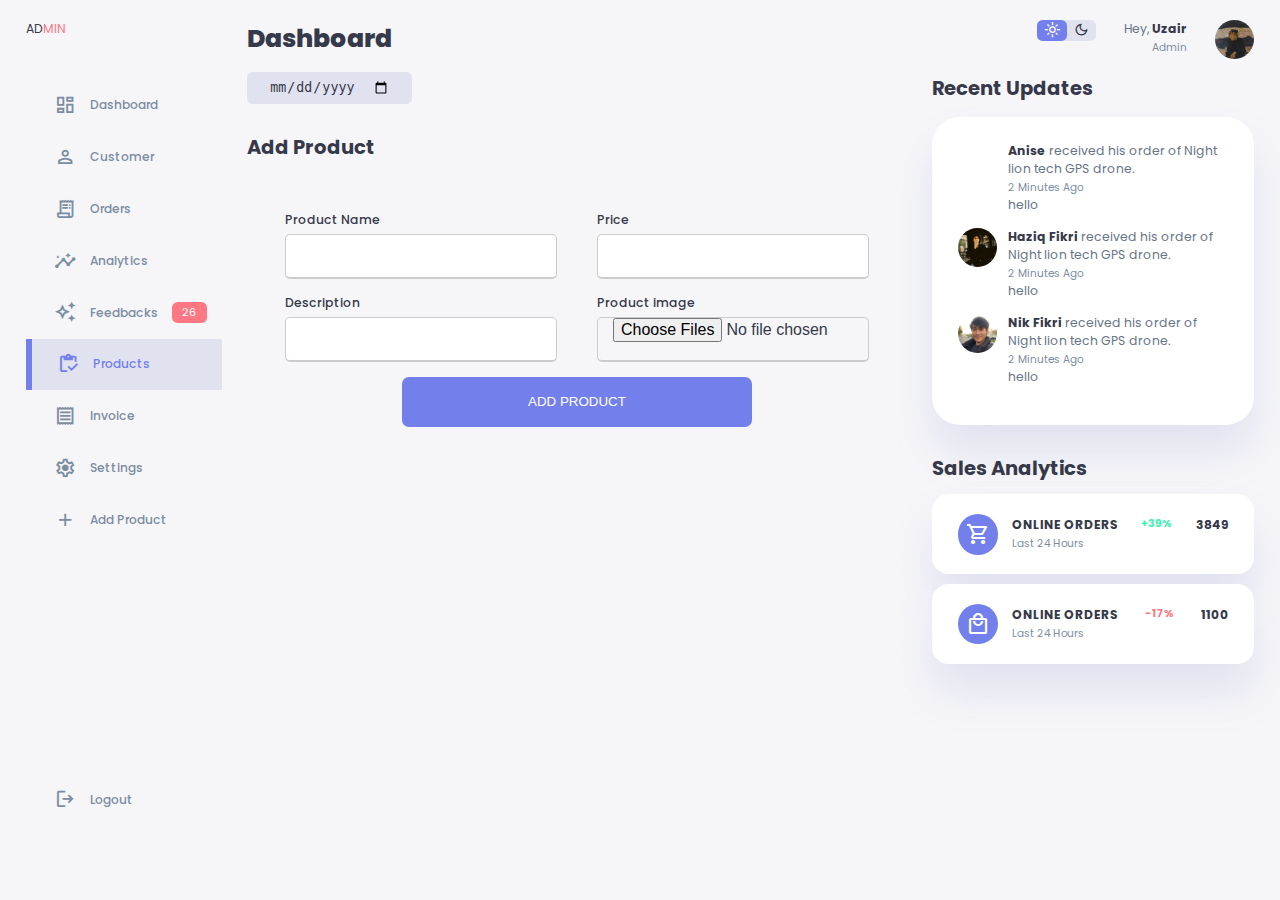
==== addProduct.html @ 69f64fb0 "Initial Commit" ====
<!DOCTYPE html>
<!--[if lt IE 7]>      <html class="no-js lt-ie9 lt-ie8 lt-ie7"> <![endif]-->
<!--[if IE 7]>         <html class="no-js lt-ie9 lt-ie8"> <![endif]-->
<!--[if IE 8]>         <html class="no-js lt-ie9"> <![endif]-->
<!--[if gt IE 8]>      <html class="no-js"> <!--<![endif]-->
<html>
  <head>
    <meta charset="utf-8" />
    <meta http-equiv="X-UA-Compatible" content="IE=edge" />
    <title>Dashboard</title>
    <link
      rel="stylesheet"
      href="https://fonts.googleapis.com/css2?family=Material+Symbols+Outlined:opsz,wght,FILL,GRAD@48,400,0,0"
    />
    <meta name="description" content="" />
    <meta name="viewport" content="width=device-width, initial-scale=1" />
    <link rel="stylesheet" href="style.css" />
  </head>
  <body>
    <div class="container">
      <aside>
        <div class="top">
          <div class="logo">
            <!-- <img src=".images/logo.png" alt="logo" /> -->
            <h2">AD<span class="danger">MIN</span></h2>
          </div>
          <div class="close" id="close-btn">
            <span class="material-symbols-outlined">close</span>
          </div>
        </div>

        <div class="sidebar">
          <a href="index.html">
            <span class="material-symbols-outlined">dashboard</span>
            <h3>Dashboard</h3>
          </a>
          <a href="customer.html">
            <span class="material-symbols-outlined">person</span>
            <h3>Customer</h3>
          </a>
          <a href="order.html">
            <span class="material-symbols-outlined">receipt_long</span>
            <h3>Orders</h3>
          </a>
          <a href="analytics.html">
            <span class="material-symbols-outlined">insights</span>
            <h3>Analytics</h3>
          </a>
          <a href="feedback.html">
            <span class="material-symbols-outlined">auto_awesome</span>
            <h3>Feedbacks</h3>
            <span class="message-count">26</span>
          </a>
          <a href="product.html" class="active">
            <span class="material-symbols-outlined">inventory</span>
            <h3>Products</h3>
          </a>
          <a href="invoice.html">
            <span class="material-symbols-outlined">receipt</span>
            <h3>Invoice</h3>
          </a>
          <a href="setting.html">
            <span class="material-symbols-outlined">settings</span>
            <h3>Settings</h3>
          </a>
          <a href="addProduct.html">
            <span class="material-symbols-outlined">add</span>
            <h3>Add Product</h3>
          </a>
          <a href="login.html">
            <span class="material-symbols-outlined">logout</span>
            <h3>Logout</h3>
          </a>
        </div>
      </aside>

      <main>
        <h1>Dashboard</h1>

        <div class="date">
            <input type="date">
        </div>

        <div class="recent-table-list">
            <h2>Add Product</h2>
            <div class="accountDetails">
                <div class="acc-detail">
                    <form action="#">
                        <div class="user-details">
                        <div class="input-box">
                            <span class="details">Product Name</span>
                            <input type="text" name="ptName" required />
                        </div>
                        <div class="input-box">
                            <span class="details">Price</span>
                            <input type="text" name="ptPrice" required />
                        </div>
                        <div class="input-box">
                            <span class="details">Description</span>
                            <input type="type" name="ptSales" />
                        </div>
                        <div class="input-box">
                            <span class="details">Product image</span>
                            <input type="file" name="ptimg" multiple />
                        </div>
                            <button type="submit">
                            ADD PRODUCT
                        </button>
                        </div>
                    </form>
                </div>
            </div>
        </div>
      </main>

      <div class="right">
        <div class="top">
            <button id="menu-btn">
                <span class="material-symbols-outlined">menu</span>
            </button>
            <div class="theme-toggler">
                <span class="material-symbols-outlined active">light_mode</span>
                <span class="material-symbols-outlined">dark_mode</span>
            </div>
            <div class="profile">
                <div class="info">
                    <p>Hey, <b>Uzair</b></p>
                    <small class="text-muted">Admin</small>
                </div>
                <div class="profile-photo">
                    <img src="images/uzair.jpg" alt="">
                </div>
            </div>
        </div>
        <div class="recent-updates">
            <h2>Recent Updates</h2>
            <div class="updates">
                <div class="update">
                    <div class="profile-photo">
                        <img src="images/anise.jpg" alt="">
                    </div>
                    <div class="message">
                        <p><b>Anise</b> received his order of Night lion tech GPS drone.</p>
                        <small class="text-muted">2 Minutes Ago</small>
                        <p>hello</p>
                    </div>
                </div>
                <div class="update">
                    <div class="profile-photo">
                        <img src="images/haziq.jpeg" alt="">
                    </div>
                    <div class="message">
                        <p><b>Haziq Fikri</b> received his order of Night lion tech GPS drone.</p>
                        <small class="text-muted">2 Minutes Ago</small>
                        <p>hello</p>
                    </div>
                </div>
                <div class="update">
                    <div class="profile-photo">
                        <img src="images/nik-fikri.jpg" alt="">
                    </div>
                    <div class="message">
                        <p><b>Nik Fikri</b> received his order of Night lion tech GPS drone.</p>
                        <small class="text-muted">2 Minutes Ago</small>
                        <p>hello</p>
                    </div>
                </div>
            </div>
        </div>

        <div class="sales-analytics">
            <h2>Sales Analytics</h2>
            <div class="item online">
                <div class="icon">
                    <span class="material-symbols-outlined">shopping_cart</span>
                </div>
                <div class="right">
                    <div class="info">
                        <h3>ONLINE ORDERS</h3>
                        <small class="text-muted">Last 24 Hours</small>
                    </div>
                    <h5 class="success">+39%</h5>
                    <h3>3849</h3>
                </div>
            </div>
            <div class="item online">
                <div class="icon">
                    <span class="material-symbols-outlined">local_mall</span>
                </div>
                <div class="right">
                    <div class="info">
                        <h3>ONLINE ORDERS</h3>
                        <small class="text-muted">Last 24 Hours</small>
                    </div>
                    <h5 class="danger">-17%</h5>
                    <h3>1100</h3>
                </div>
            </div>

      </div>
    </div>
    <script src="orders.js" async defer></script>
    <script src="index.js" async defer></script>

  </body>
</html>
---- style.css ----
@import url("https://fonts.googleapis.com/css2?family=Poppins:wght@300;400;500;600;700;800&display=swap");
:root {
  /* Color */
  --color-primary: #7380ec;
  --color-danger: #ff7782;
  --color-success: #41f1b6;
  --color-warning: #ffbb55;
  --color-white: #fff;
  --color-info-dark: #7d8da1;
  --color-info-light: #dce1eb;
  --color-dark: #363949;
  --color-light: rgba(132, 139, 200, 0.18);
  --color-primary-variant: #111e88;
  --color-dark-variant: #677483;
  --color-background: #f6f6f9;

  /* Font Family */
  --ff-primary: "poppins", sans-serif;
  --ff-body: var(--ff-primary);

  --card-border-radius: 2rem;
  --border-radius-1: 0.4rem;
  --border-radius-2: 0.8rem;
  --border-radius-3: 1.2rem;

  /* Padding */
  --card-padding: 1.8rem;
  --padding-1: 1.2rem;
  --size-1000: 10rem;

  --box-shadow: 0 2rem 3rem var(--color-light);

  /* Font size */
  --fs-button: var(--fs-100);

  /* Font weight */
  --fw-thin: 300;
  --fw-regular: 400;
  --fw-semi-bold: 500;
  --fw-bold: 600;
}

.dark-theme-variables {
  --color-background: #181a1e;
  --color-white: #202528;
  --color-dark: #edeffd;
  --color-dark-variant: #a3bdcc;
  --color-light: Orgba(0, 0, 0, 0.4);
  --box-shadow: 0 2rem 3rem var(--color-light);
}

* {
  margin: 0;
  padding: 0;
  outline: 0;
  appearance: none;
  border: 0;
  text-decoration: 0;
  list-style: none;
  box-sizing: border-box;
}

html {
  font-size: 14px;
}

body {
  width: 100vw;
  height: 100vh;
  font-family: var(--ff-body);
  font-size: 0.88rem;
  background-color: var(--color-background);
  user-select: none;
  overflow-x: hidden;
  color: var(--color-dark);
}

.container {
  display: grid;
  width: 96%;
  margin: 0 auto;
  gap: 1.8rem;
  grid-template-columns: 14rem auto 23rem;
}

a {
  color: var(--color-dark);
}

img {
  display: block;
  width: 100%;
}

h1 {
  font-weight: 800;
  font-size: 1.8rem;
}

h2 {
  font-size: 1.4rem;
}

h3 {
  font-size: 0.87rem;
}

h4 {
  font-size: 0.8rem;
}

h5 {
  font-size: 0.77rem;
}

small {
  font-size: 0.75rem;
}

.profile-photo {
  width: 2.8rem;
  height: 2.8rem;
  border-radius: 50%;
  overflow: hidden;
}

.text-muted {
  color: var(--color-info-dark);
}

p {
  color: var(--color-dark-variant);
}

b {
  color: var(--color-dark);
}

.primary {
  color: var(--color-primary);
}
.danger {
  color: var(--color-danger);
}
.success {
  color: var(--color-success);
}
.warning {
  color: var(--color-warning);
}

.padding-block-1000 {
  padding-block: var(--size-1000);
}

aside {
  height: 100vh;
}

aside .top {
  display: flex;
  align-items: center;
  justify-content: space-between;
  margin-top: 1.4rem;
}

aside .logo {
  display: flex;
  gap: 1rem;
}

aside .logo img {
  width: 2rem;
  height: 2rem;
}

/* SIDEBAR */
aside .sidebar {
  /* background: white; */
  display: flex;
  flex-direction: column;
  height: 86vh;
  position: relative;
  top: 3rem;
}

aside h3 {
  font-weight: 500;
}

aside .sidebar a {
  display: flex;
  color: var(--color-info-dark);
  margin-left: 2rem;
  gap: 1rem;
  align-items: center;
  position: relative;
  height: 3.7rem;
  transition: all 300ms ease;
}

aside .sidebar a span {
  font-size: 1.6rem;
  transition: all 300ms ease;
}

aside .sidebar a:last-child {
  position: absolute;
  bottom: 2rem;
  width: 100%;
}

aside .sidebar a:last-child:hover {
  color: var(--color-danger);
}

aside .close {
  display: none;
}

aside .sidebar a.active {
  background: var(--color-light);
  color: var(--color-primary);
  margin-left: 0;
}

aside .sidebar a.active:before {
  content: "";
  width: 6px;
  height: 100%;
  background: var(--color-primary);
}

aside .sidebar a.active span {
  color: var(--color-primary);
  margin-left: calc(1rem - 3px);
}

aside .sidebar a:hover {
  color: var(--color-primary);
}

aside .sidebar a:hover span {
  margin-left: 1rem;
}

aside .sidebar .message-count {
  background: var(--color-danger);
  color: var(--color-white);
  padding: 2px 10px;
  font-size: 11px;
  border-radius: var(--border-radius-1);
}

/* MAIN */
main {
  margin-top: 1.4rem;
}

main .date {
  display: inline-block;
  background: var(--color-light);
  border-radius: var(--border-radius-1);
  margin-top: 1rem;
  padding: 0.5rem 1.6rem;
}

main .date input[type="date"] {
  background: transparent;
  color: var(--color-dark);
}

main .insights {
  display: grid;
  grid-template-columns: repeat(3, 1fr);
  gap: 1.6rem;
}

main .insights > div {
  background: var(--color-white);
  padding: var(--card-padding);
  border-radius: var(--card-border-radius);
  margin-top: 1rem;
  box-shadow: var(--box-shadow);
  transition: all 300ms ease;
}

main .insights > div:hover {
  box-shadow: none;
}

main .insights > div span {
  background: coral;
  padding: 0.5rem;
  border-radius: 50%;
  color: var(--color-white);
  font-size: 2rem;
}

main .insights > div.expenses span {
  background: var(--color-danger);
}

main .insights > div.income span {
  background: var(--color-success);
}

main .insights > div .middle {
  display: flex;
  align-items: center;
  justify-content: space-between;
}

main .insights h3 {
  margin: 1rem 0 0.6rem;
  font-size: 1rem;
}

main .insights .progress {
  position: relative;
  width: 92px;
  height: 92px;
  border-radius: 50%;
}

main .insights svg {
  width: 7rem;
  height: 7rem;
}

main .insights svg circle {
  fill: none;
  stroke: var(--color-primary);
  stroke-width: 14;
  stroke-linecap: round;
  transform: translate(5px, 5px);
  stroke-dasharray: 110;
  stroke-dashoffset: 92;
}

main .insights .sales svg circle {
  stroke-dashoffset: -30;
  stroke-dasharray: 200;
}

main .insights .expenses svg circle {
  stroke-dashoffset: 20;
  stroke-dasharray: 80;
}

main .insights .income svg circle {
  stroke-dashoffset: 35;
  stroke-dasharray: 110;
}

main .insights .progress .number {
  position: absolute;
  top: 0;
  left: 0;
  height: 100%;
  width: 100%;
  display: flex;
  justify-content: center;
  align-items: center;
}

main .insights small {
  margin-top: 1.6rem;
  display: block;
}

/* TABLE RECENT ORDER */
main .recent-table-list {
  margin-top: 2rem;
}

main .recent-table-list h2 {
  margin-bottom: 0.8rem;
}

main .recent-table-list-title-section {
  display: flex;
  justify-content: space-between;
  margin-bottom: 1rem;
}

main .recent-table-list-title-section button {
  background-color: transparent;
  border: 2px dashed var(--color-primary);
  color: var(--color-primary);
  border-radius: 0.5rem;
  width: 20%;
}

main .recent-table-list-title-section-right {
  display: flex;
  justify-content: flex-end;
  gap: 2rem;
  width: 60%;
}

main .recent-table-list-title-section-right {
  display: flex;
  justify-content: flex-end;
  gap: 2rem;
  width: 60%;
}

main .recent-table-list-title-section button:hover {
  background: var(--color-primary);
  color: white;
  cursor: pointer;
}

main .recent-table-list table {
  background: var(--color-white);
  width: 100%;
  border-radius: var(--card-border-radius);
  padding: var(--card-padding);
  text-align: center;
  box-shadow: var(--box-shadow);
  transition: all 300ms ease;
}

.recent-table-list-center {
  display: block;
  margin-right: auto;
  margin-left: auto;
}

main .recent-table-list table:hover {
  box-shadow: none;
}

main table tbody td {
  height: 6rem;
  border-bottom: 1px solid var(--color-light);
  color: var(--color-dark-variant);
}

main table tbody tr:last-child td {
  border: none;
}

main .recent-table-list a {
  text-align: center;
  display: block;
  margin: 1rem auto;
  color: var(--color-primary);
}

main .profile-photo {
  width: 5rem;
  height: 5rem;
  border-radius: 50%;
  overflow: hidden;
}

/* RIGHT */
.right {
  margin-top: 1.4rem;
}

.right .top {
  display: flex;
  justify-content: end;
  gap: 2rem;
}

.right .top button {
  display: none;
}

.right .theme-toggler {
  background: var(--color-light);
  display: flex;
  justify-content: space-between;
  align-items: center;
  height: 1.5rem;
  width: 4.2rem;
  cursor: pointer;
  border-radius: var(--border-radius-1);
}

.right .theme-toggler span {
  font-size: 1.2rem;
  width: 50%;
  height: 100%;
  display: flex;
  align-items: center;
  justify-content: center;
}

.right .theme-toggler span.active {
  background: var(--color-primary);
  color: white;
  border-radius: var(--border-radius-1);
}

.right .top .profile {
  display: flex;
  gap: 2rem;
  text-align: right;
}

/* RECENT UPDATES */
.right .recent-updates {
  margin-top: 1rem;
}

.right .recent-updates .updates {
  background: var(--color-white);
  padding: var(--card-padding);
  border-radius: var(--card-border-radius);
  box-shadow: var(--box-shadow);
  transition: all 300ms ease;
}

.right .recent-updates .updates:hover {
  box-shadow: none;
  filter: none;
}

.right .recent-updates .updates .update {
  display: grid;
  grid-template-columns: 2.6rem auto;
  gap: 1rem;
  margin-bottom: 1rem;
}

.updates {
  margin-top: 1rem;
}

/* SALES ANALYTICS */

.sales-analytics {
  margin-top: 2rem;
}

.right .sales-analytics h2 {
  margin-bottom: 0.8rem;
}

.right .sales-analytics .item {
  background: var(--color-white);
  display: flex;
  align-items: center;
  gap: 1rem;
  margin-bottom: 0.7rem;
  padding: 1.4rem var(--card-padding);
  border-radius: var(--border-radius-3);
  box-shadow: var(--box-shadow);
  transition: all 300ms ease;
}

.right .sales-analytics .item:hover {
  box-shadow: none;
}

.right .sales-analytics .item .right {
  display: flex;
  justify-content: space-between;
  align-items: start;
  margin: 0;
  width: 100%;
}

.right .sales-analytics .item .icon {
  padding: 0.6rem;
  color: var(--color-white);
  border-radius: 50%;
  background: var(--color-primary);
  display: flex;
}

.right .sales-analytics .item.offline .icon {
  background: var(--color-danger);
}

.right .sales-analytics .item.customers .icon {
  background: var(--color-success);
}

.right .sales-analytics .add-product {
  background-color: transparent;
  border: 2px dashed var(--color-primary);
  color: var(--color-primary);
  display: flex;
  align-items: center;
  justify-content: center;
}

.right .sales-analytics .add-product:hover {
  background: var(--color-primary);
  color: white;
  cursor: pointer;
}

.right .sales-analytics .add-product div {
  display: flex;
  align-items: center;
  gap: 0.6rem;
}

.right .sales-analytics .add-product div h3 {
  font-weight: 600;
}

/* LOGIN */

.container-login {
  --max-width: 1110px;
  --padding: 1rem;

  width: min(var(--max-width), 100% - (var(--padding) * 2));
  margin-inline: auto;
}

.even-columns {
  display: flex;
  margin: auto;
  gap: 5rem;
}

.form-group {
  display: grid;
  gap: 0.5rem;
  align-items: center;
}

input[type="email"],
input[type="password"] {
  background-color: hsl(203, 29%, 95%);
  border-bottom: 1px solid hsl(202, 28%, 92%);
  font-family: 14px;
  height: 75px;
  width: 100%;
  padding: 15px;
  border-radius: 7px;
  border-style: none;
}

input::placeholder {
  font-size: 14px;
}

object {
  width: 100%;
  height: 30%;
  object-fit: contain;
}

.signup-svg {
  height: 477px;
  width: 540px;
}

.content-right {
  width: 380px;
  padding: 0 15px 0 15px;
}

.button-login {
  width: 100%;
  display: block;
  cursor: pointer;
  text-decoration: none;
  border: 0;
  border-radius: 4px;
  padding: 1.25em 2.5em;
  font-weight: var(--fw-bold);
  font-size: var(--fs-button);
  line-height: 1;
  color: var(--color-white);
  background-color: var(--color-primary);
  box-shadow: 0 1.125em 1em -1em var(--clr-accent-500);
}

/* ADD PRODUCT */
.accountDetails {
  display: flex;
  justify-content: center;
  align-items: center;
  padding: 10px;
}

.accountDetails button {
  background-color: var(--color-primary);
  cursor: pointer;
  color: white;
  border-radius: 0.5rem;
  width: 60%;
  height: 50px;
  display: inline-block;
  margin: auto;
}

.accountDetails button:hover {
  background-color: var(--color-primary-variant);
}

.acc-detail {
  padding: 2rem;
}

.acc-detail form .user-details {
  display: flex;
  flex-wrap: wrap;
  justify-content: space-between;
}

form .user-details .input-box {
  margin-bottom: 15px;
  width: calc(100% / 2 - 20px);
}

.user-details .input-box .details {
  display: block;
  font-weight: 500;
  margin-bottom: 5px;
}

.user-details .input-box input {
  height: 45px;
  width: 100%;
  outline: none;
  border-radius: 5px;
  border: 1px solid #ccc;
  padding-left: 15px;
  font-size: 16px;
  border-bottom-width: 2px;
  transition: all 0.3s ease;
}

.user-details .input-box select {
  height: 45px;
  width: 100%;
  outline: none;
  border-radius: 5px;
  border: 1px solid #ccc;
  padding-left: 15px;
  font-size: 16px;
  border-bottom-width: 2px;
  transition: all 0.3s ease;
}

form .gender-details .gender-title {
  font-size: 20px;
  font-weight: 500;
}

form .gender-details .category {
  display: flex;
  width: 80%;
  margin: 14px 0;
  justify-content: space-between;
  margin-right: 50px;
}

.gender-details .category label {
  display: flex;
}

.gender-details .category .dot {
  height: 18px;
  width: 18px;
  background: #d9d9d9;
  border-radius: 50%;
  margin-right: 10px;
  border: 5px solid transparent;
}

#dot-1:checked ~ .category label .one,
#dot-2:checked ~ .category label .two {
  border-color: #d9d9d9;
  background: #000000;
}

form input[type="radio"] {
  display: none;
}

form .bttn {
  height: 40px;
  width: 100px;
  display: inline-block;
}

form .bttn1 {
  height: 30px;
  display: inline-block;
}

form .bttn input {
  height: 100%;
  outline: none;
  width: 350px;
  margin-left: 300px;
  color: #fff;
  border: none;
  font-size: 15px;
  font-weight: 500;
  border-radius: 4px;
  letter-spacing: 1px;
  background: #1b1b1b;
}

form .bttn input:hover {
  background: #ffffff;
  color: #000000;
  border: 1px solid #000000;
  cursor: pointer;
}

form .bttn1 input:hover {
  background: grey;
}

/* MEDIA QUERIES TABLET */
@media screen and (max-width: 1200px) {
  .container {
    width: 94%;
    grid-template-columns: 7rem auto 23rem;
  }

  aside .logo h2 {
    display: none;
  }

  aside .sidebar h3 {
    display: none;
  }

  aside .sidebar a {
    width: 5.6rem;
  }

  aside .sidebar a:last-child {
    position: relative;
    margin-top: 1.8rem;
  }

  main .insights {
    grid-template-columns: 1fr;
    gap: 0;
  }

  main .recent-table-list {
    width: 94%;
    position: absolute;
    left: 50%;
    transform: translateX(-50%);
    margin: 2rem 0 0;
  }

  main .recent-table-list table {
    width: 83vw;
  }

  main table tbody tr th:last-child,
  main table tbody tr th:first-child {
    display: none;
  }
}

/* MEDIA QUERIES MOBILE */
@media screen and (max-width: 768px) {
  .container {
    width: 100%;
    grid-template-columns: 1fr;
  }

  aside {
    position: fixed;
    left: -100%;
    background: var(--color-white);
    width: 18rem;
    z-index: 3;
    box-shadow: 1rem 3rem 4rem var(--color-light);
    height: 100vh;
    padding-right: var(--card-padding);
    display: none;
    animation: showMenu 400ms ease forwards;
  }

  aside .close {
    display: inline-block;
    cursor: pointer;
  }

  @keyframes showMenu {
    to {
      left: 0;
    }
  }

  aside .logo {
    margin-left: 1rem;
  }

  aside .logo h2 {
    display: inline;
  }

  aside .sidebar h3 {
    display: inline;
  }

  aside .sidebar a {
    width: 100%;
    height: 3.4rem;
  }

  aside .sidebar a:last-child {
    position: inline-block;
    cursor: pointer;
  }

  main {
    margin-top: 8rem;
    padding: 0 1rem;
  }

  main .recent-table-list {
    position: relative;
    margin: 3rem 0 0 0;
    width: 100%;
  }

  main .recent-table-list table {
    width: 100%;
    margin: 0;
  }

  .right {
    width: 94%;
    margin: 0 auto 4rem;
  }

  .right .top {
    position: fixed;
    top: 0;
    left: 0;
    align-items: center;
    padding: 0 0.8rem;
    height: 4.6rem;
    background: var(--color-white);
    width: 100%;
    margin: 0;
    z-index: 2;
    box-shadow: 0 1rem 1rem var(--color-light);
  }

  .right .top .theme-toggler {
    width: 4.4rem;
    position: absolute;
    left: 66%;
  }

  .right .profile .info {
    display: none;
  }

  .right .top button {
    display: inline-block;
    background: transparent;
    cursor: pointer;
    color: var(--color-dark);
    position: absolute;
    left: 1rem;
  }

  .right .top button span {
    font-size: 2rem;
  }

  main .recent-table-list-title-section button {
    padding: 0.5rem;
    width: 50%;
  }
}
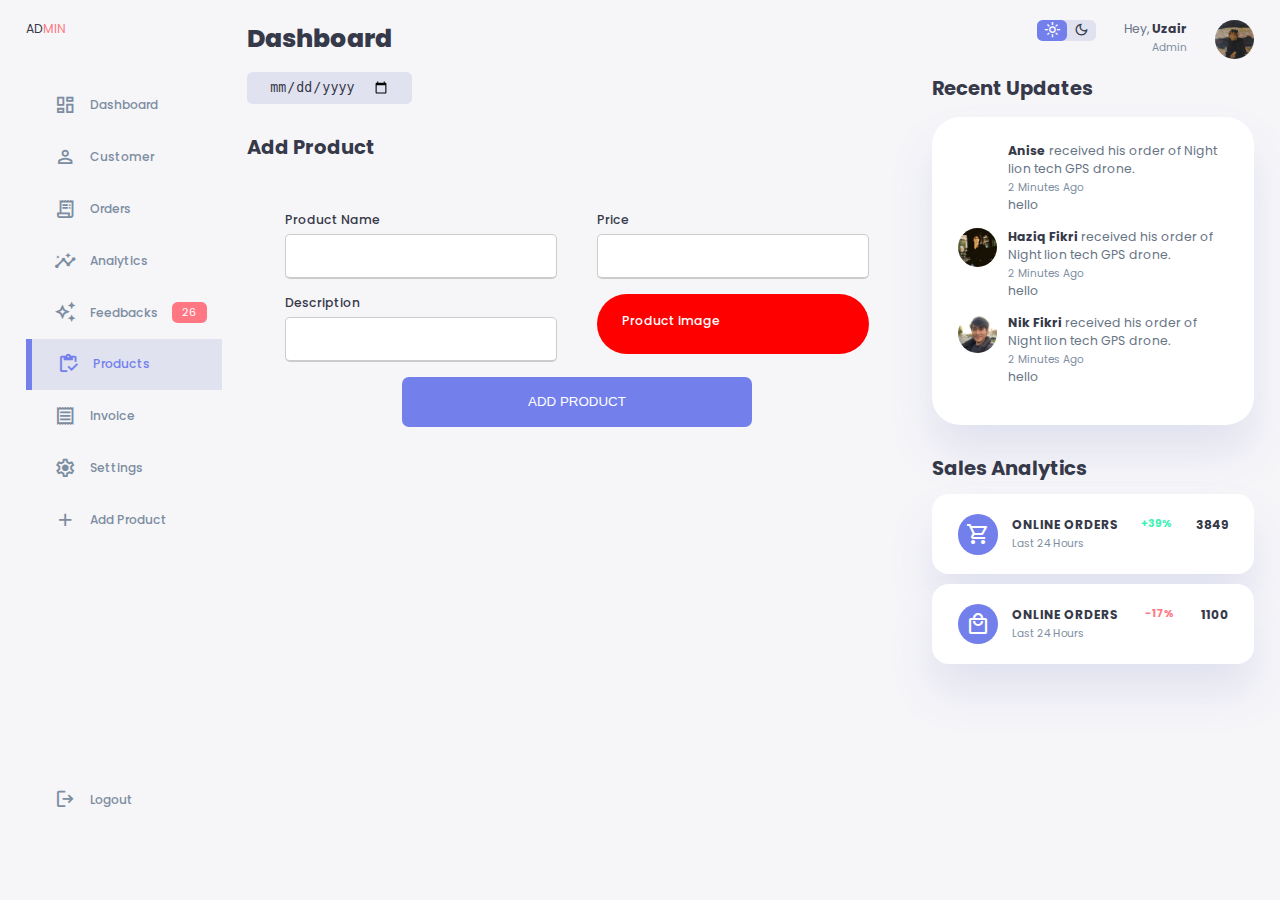
==== commit 17af231a: "Merge pull request #2 from uzaircode/dev/refactor" ====
--- a/addProduct.html
+++ b/addProduct.html
@@ -100,8 +100,10 @@
                             <input type="type" name="ptSales" />
                         </div>
                         <div class="input-box">
-                            <span class="details">Product image</span>
-                            <input type="file" name="ptimg" multiple />
+                          <label for="upload" id="upload-btn">
+                            <span class="details" id="text">Product image</span>
+                            <input type="file" name="upload" id="upload"  />
+                          </label>
                         </div>
                             <button type="submit">
                             ADD PRODUCT
--- a/style.css
+++ b/style.css
@@ -980,3 +980,31 @@
     width: 50%;
   }
 }
+
+.input-box input[type="file"] {
+  position: absolute;
+  top: -9999px;
+  left: -9999px;
+}
+
+.input-box label {
+  background-color: red;
+  color: white;
+  display: flex;
+  align-items: center;
+  height: 60px;
+  border-radius: 30px;
+  padding: 0 25px;
+  cursor: pointer;
+  transition: all ease-out 200ms;
+}
+
+.input-box label:not(.chosen):hover {
+  background-color: blue;
+  box-shadow: 0 0 10px 0 rgb(red, green, blue);
+}
+
+.input-box img {
+  width: 37px;
+  margin-right: 15px;
+}
